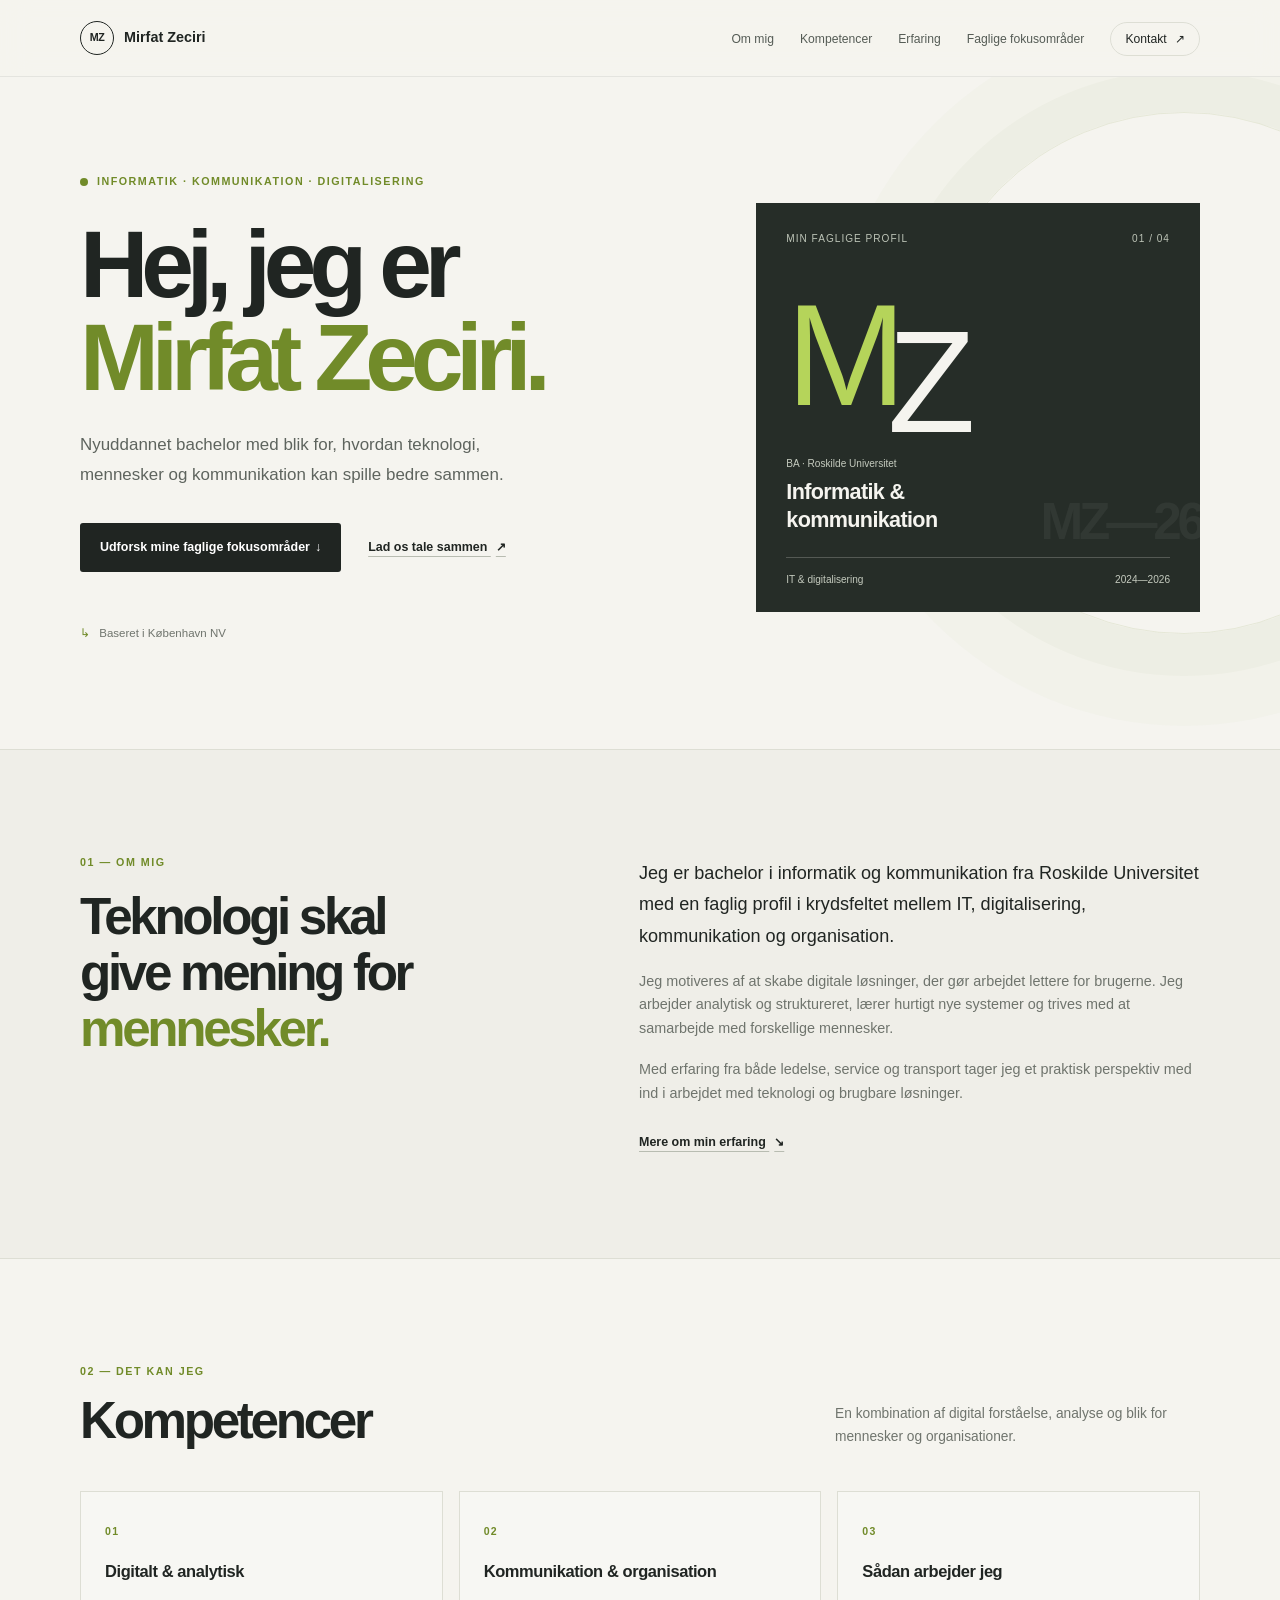
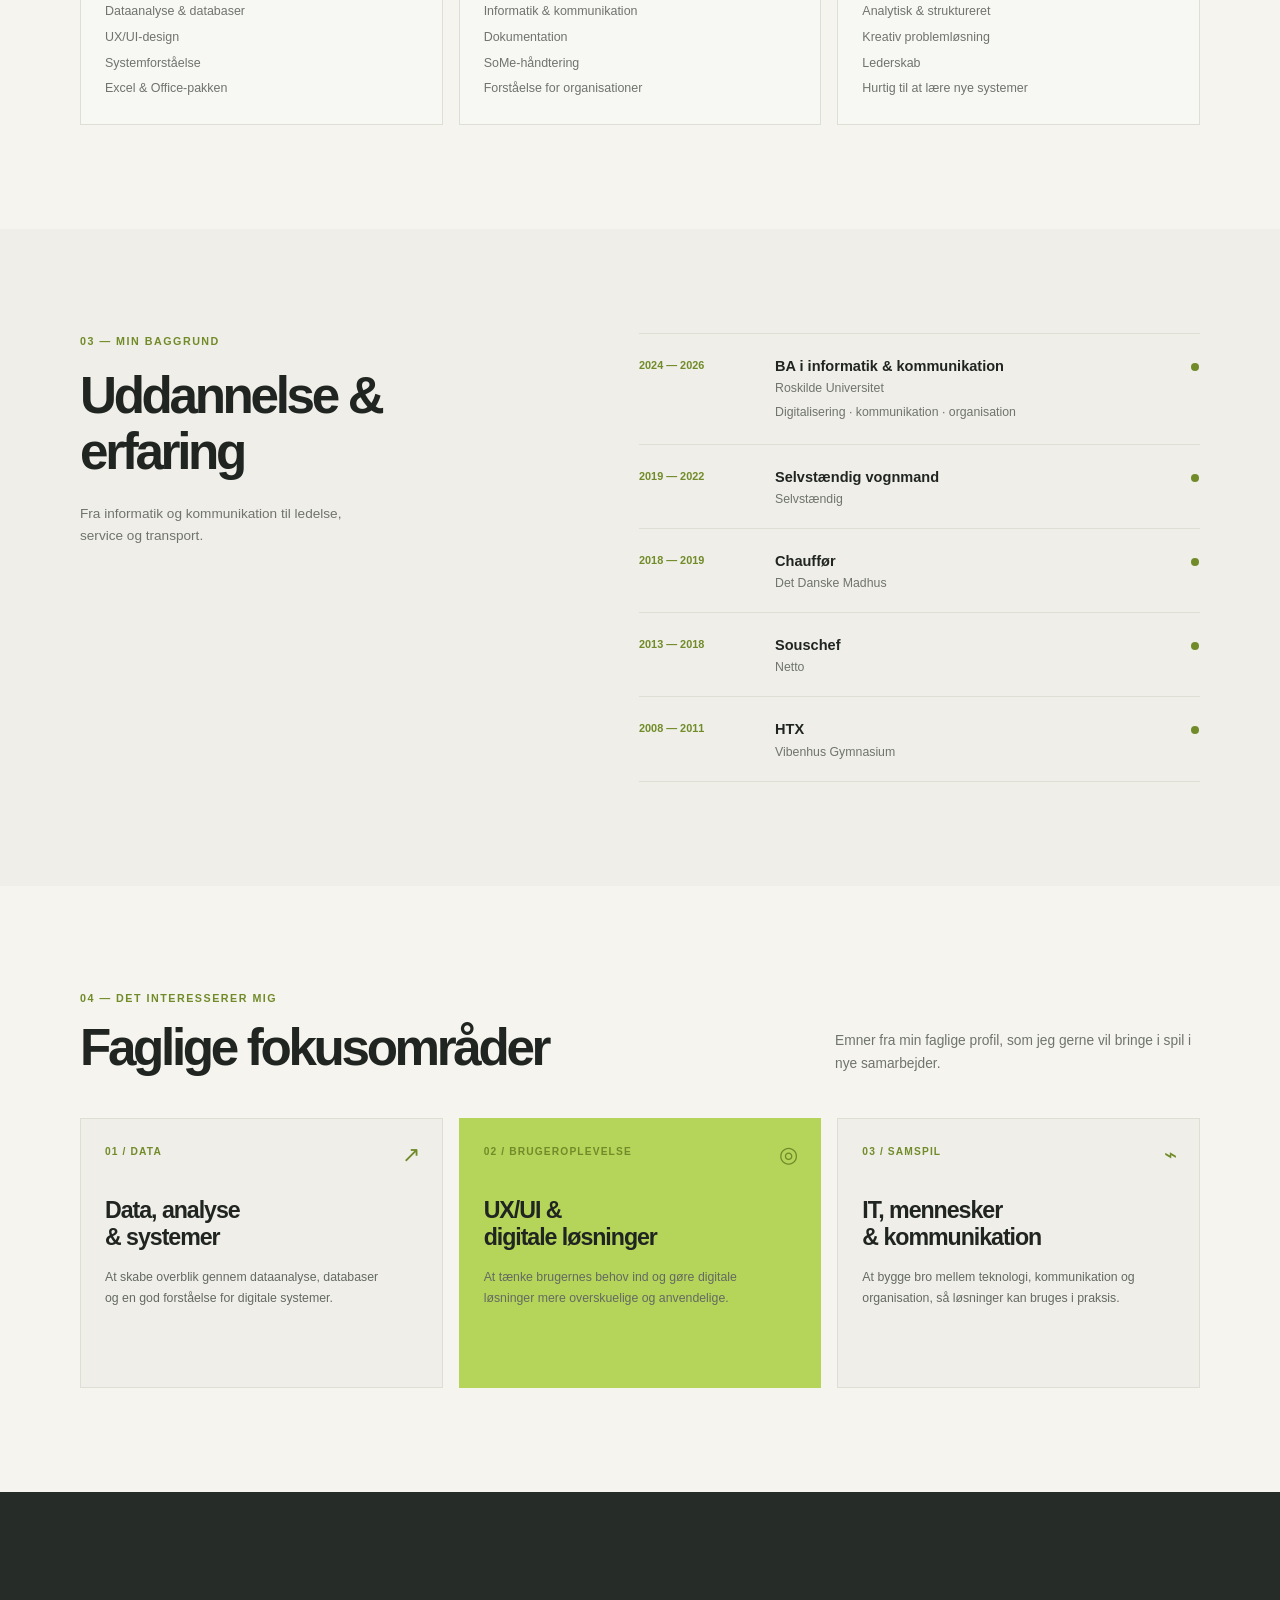
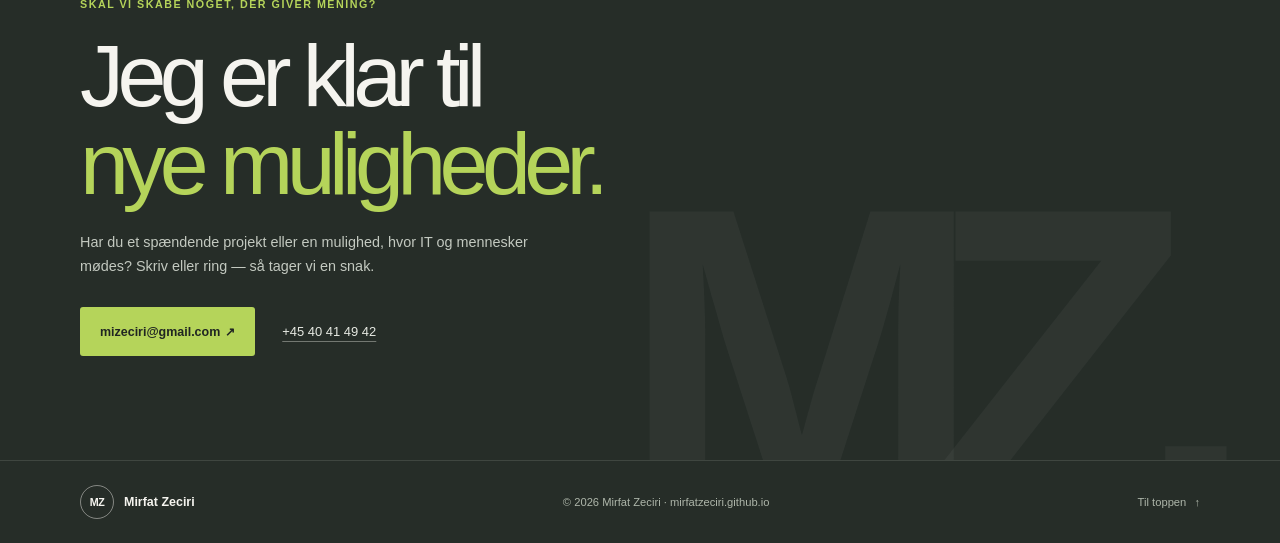
==== index.html @ 9bdbe49d "Add portfolio site files" ====
<!DOCTYPE html>
<html lang="da">
<head>
    <meta charset="UTF-8">
    <meta name="viewport" content="width=device-width, initial-scale=1">
    <meta name="theme-color" content="#f5f4ef">
    <meta name="description" content="Mirfat Zeciri — bachelor i informatik og kommunikation med interesse for IT, digitalisering og brugervenlige løsninger.">
    <link rel="canonical" href="https://mirfatzeciri.github.io/">
    <meta property="og:type" content="website">
    <meta property="og:url" content="https://mirfatzeciri.github.io/">
    <meta property="og:title" content="Mirfat Zeciri — Informatik, kommunikation & digitalisering">
    <meta property="og:description" content="Bachelor i informatik og kommunikation med interesse for IT, digitalisering og brugervenlige løsninger.">
    <title>Mirfat Zeciri — Informatik, kommunikation & digitalisering</title>
    <link rel="stylesheet" href="style.css">
</head>
<body>
    <nav class="site-nav" aria-label="Primær navigation">
        <div class="container nav-inner">
            <a class="brand" href="#hjem" aria-label="Mirfat Zeciri — til toppen">
                <span class="brand-mark" aria-hidden="true">MZ</span>
                <span>Mirfat Zeciri</span>
            </a>
            <ul class="nav-links">
                <li><a href="#om">Om mig</a></li>
                <li><a href="#kompetencer">Kompetencer</a></li>
                <li><a href="#erfaring">Erfaring</a></li>
                <li><a href="#fokus">Faglige fokusområder</a></li>
                <li><a class="nav-contact" href="#kontakt">Kontakt <span aria-hidden="true">↗</span></a></li>
            </ul>
        </div>
    </nav>

    <main>
        <header class="hero" id="hjem">
            <div class="container hero-grid">
                <div class="hero-copy">
                    <p class="eyebrow"><span class="eyebrow-dot" aria-hidden="true"></span> Informatik · kommunikation · digitalisering</p>
                    <h1>Hej, jeg er<br><span>Mirfat Zeciri.</span></h1>
                    <p class="hero-intro">Nyuddannet bachelor med blik for, hvordan teknologi, mennesker og kommunikation kan spille bedre sammen.</p>
                    <div class="hero-actions">
                        <a class="button button-primary" href="#fokus">Udforsk mine faglige fokusområder <span aria-hidden="true">↓</span></a>
                        <a class="text-link" href="#kontakt">Lad os tale sammen <span aria-hidden="true">↗</span></a>
                    </div>
                    <p class="hero-location"><span aria-hidden="true">↳</span> Baseret i København NV</p>
                </div>

                <aside class="profile-card" aria-label="Kort profil">
                    <div class="profile-card-top">
                        <span class="profile-label">MIN FAGLIGE PROFIL</span>
                        <span class="profile-index">01 / 04</span>
                    </div>
                    <div class="profile-monogram" aria-hidden="true">M<span>Z</span></div>
                    <p class="profile-degree">BA · Roskilde Universitet</p>
                    <h2>Informatik &amp;<br>kommunikation</h2>
                    <div class="profile-divider"></div>
                    <div class="profile-bottom">
                        <span>IT &amp; digitalisering</span>
                        <span>2024—2026</span>
                    </div>
                    <span class="profile-decoration" aria-hidden="true">MZ—26</span>
                </aside>
            </div>
        </header>

        <section class="about-section section" id="om">
            <div class="container about-grid">
                <div class="section-heading">
                    <p class="eyebrow">01 — Om mig</p>
                    <h2>Teknologi skal<br>give mening for<br><span>mennesker.</span></h2>
                </div>
                <div class="about-copy">
                    <p class="about-lead">Jeg er bachelor i informatik og kommunikation fra Roskilde Universitet med en faglig profil i krydsfeltet mellem IT, digitalisering, kommunikation og organisation.</p>
                    <p>Jeg motiveres af at skabe digitale løsninger, der gør arbejdet lettere for brugerne. Jeg arbejder analytisk og struktureret, lærer hurtigt nye systemer og trives med at samarbejde med forskellige mennesker.</p>
                    <p>Med erfaring fra både ledelse, service og transport tager jeg et praktisk perspektiv med ind i arbejdet med teknologi og brugbare løsninger.</p>
                    <a class="text-link about-link" href="#erfaring">Mere om min erfaring <span aria-hidden="true">↘</span></a>
                </div>
            </div>
        </section>

        <section class="skills-section section" id="kompetencer">
            <div class="container">
                <div class="section-intro">
                    <div>
                        <p class="eyebrow">02 — Det kan jeg</p>
                        <h2>Kompetencer</h2>
                    </div>
                    <p>En kombination af digital forståelse, analyse og blik for mennesker og organisationer.</p>
                </div>
                <div class="skills-grid">
                    <article class="skill-card">
                        <span class="card-number">01</span>
                        <h3>Digitalt &amp; analytisk</h3>
                        <ul>
                            <li>Dataanalyse &amp; databaser</li>
                            <li>UX/UI-design</li>
                            <li>Systemforståelse</li>
                            <li>Excel &amp; Office-pakken</li>
                        </ul>
                    </article>
                    <article class="skill-card">
                        <span class="card-number">02</span>
                        <h3>Kommunikation &amp; organisation</h3>
                        <ul>
                            <li>Informatik &amp; kommunikation</li>
                            <li>Dokumentation</li>
                            <li>SoMe-håndtering</li>
                            <li>Forståelse for organisationer</li>
                        </ul>
                    </article>
                    <article class="skill-card">
                        <span class="card-number">03</span>
                        <h3>Sådan arbejder jeg</h3>
                        <ul>
                            <li>Analytisk &amp; struktureret</li>
                            <li>Kreativ problemløsning</li>
                            <li>Lederskab</li>
                            <li>Hurtig til at lære nye systemer</li>
                        </ul>
                    </article>
                </div>
            </div>
        </section>

        <section class="experience-section section" id="erfaring">
            <div class="container experience-grid">
                <div class="section-heading">
                    <p class="eyebrow">03 — Min baggrund</p>
                    <h2>Uddannelse &amp;<br>erfaring</h2>
                    <p class="section-note">Fra informatik og kommunikation til ledelse, service og transport.</p>
                </div>
                <div class="timeline">
                    <article class="timeline-item">
                        <span class="timeline-date">2024 — 2026</span>
                        <div>
                            <h3>BA i informatik &amp; kommunikation</h3>
                            <p>Roskilde Universitet</p>
                            <span class="timeline-detail">Digitalisering · kommunikation · organisation</span>
                        </div>
                        <span class="timeline-dot" aria-hidden="true"></span>
                    </article>
                    <article class="timeline-item">
                        <span class="timeline-date">2019 — 2022</span>
                        <div>
                            <h3>Selvstændig vognmand</h3>
                            <p>Selvstændig</p>
                        </div>
                        <span class="timeline-dot" aria-hidden="true"></span>
                    </article>
                    <article class="timeline-item">
                        <span class="timeline-date">2018 — 2019</span>
                        <div>
                            <h3>Chauffør</h3>
                            <p>Det Danske Madhus</p>
                        </div>
                        <span class="timeline-dot" aria-hidden="true"></span>
                    </article>
                    <article class="timeline-item">
                        <span class="timeline-date">2013 — 2018</span>
                        <div>
                            <h3>Souschef</h3>
                            <p>Netto</p>
                        </div>
                        <span class="timeline-dot" aria-hidden="true"></span>
                    </article>
                    <article class="timeline-item">
                        <span class="timeline-date">2008 — 2011</span>
                        <div>
                            <h3>HTX</h3>
                            <p>Vibenhus Gymnasium</p>
                        </div>
                        <span class="timeline-dot" aria-hidden="true"></span>
                    </article>
                </div>
            </div>
        </section>

        <section class="focus-section section" id="fokus">
            <div class="container">
                <div class="section-intro">
                    <div>
                        <p class="eyebrow">04 — Det interesserer mig</p>
                        <h2>Faglige fokusområder</h2>
                    </div>
                    <p>Emner fra min faglige profil, som jeg gerne vil bringe i spil i nye samarbejder.</p>
                </div>
                <div class="focus-grid">
                    <article class="focus-card">
                        <span class="focus-icon" aria-hidden="true">↗</span>
                        <p class="focus-tag">01 / Data</p>
                        <h3>Data, analyse<br>&amp; systemer</h3>
                        <p>At skabe overblik gennem dataanalyse, databaser og en god forståelse for digitale systemer.</p>
                    </article>
                    <article class="focus-card focus-card-accent">
                        <span class="focus-icon" aria-hidden="true">◎</span>
                        <p class="focus-tag">02 / Brugeroplevelse</p>
                        <h3>UX/UI &amp;<br>digitale løsninger</h3>
                        <p>At tænke brugernes behov ind og gøre digitale løsninger mere overskuelige og anvendelige.</p>
                    </article>
                    <article class="focus-card">
                        <span class="focus-icon" aria-hidden="true">⌁</span>
                        <p class="focus-tag">03 / Samspil</p>
                        <h3>IT, mennesker<br>&amp; kommunikation</h3>
                        <p>At bygge bro mellem teknologi, kommunikation og organisation, så løsninger kan bruges i praksis.</p>
                    </article>
                </div>
            </div>
        </section>

        <section class="contact-section section" id="kontakt">
            <div class="container contact-inner">
                <p class="eyebrow">Skal vi skabe noget, der giver mening?</p>
                <h2>Jeg er klar til<br><span>nye muligheder.</span></h2>
                <p class="contact-copy">Har du et spændende projekt eller en mulighed, hvor IT og mennesker mødes? Skriv eller ring — så tager vi en snak.</p>
                <div class="contact-actions">
                    <a class="button button-light" href="mailto:mizeciri@gmail.com">mizeciri@gmail.com <span aria-hidden="true">↗</span></a>
                    <a class="contact-phone" href="tel:+4540414942">+45 40 41 49 42</a>
                </div>
            </div>
            <span class="contact-decoration" aria-hidden="true">MZ.</span>
        </section>
    </main>

    <footer class="site-footer">
        <div class="container footer-inner">
            <a class="brand footer-brand" href="#hjem">
                <span class="brand-mark" aria-hidden="true">MZ</span>
                <span>Mirfat Zeciri</span>
            </a>
            <p>© 2026 Mirfat Zeciri · mirfatzeciri.github.io</p>
            <a class="footer-top" href="#hjem">Til toppen <span aria-hidden="true">↑</span></a>
        </div>
    </footer>
</body>
</html>
---- style.css ----
:root {
    color-scheme: light;
    --paper: #f5f4ef;
    --paper-deep: #ebe9e0;
    --ink: #202522;
    --muted: #6f746d;
    --green: #b5d45a;
    --green-dark: #718b29;
    --line: #ddded4;
    --container: 1120px;
}

* {
    box-sizing: border-box;
    margin: 0;
    padding: 0;
}

html {
    scroll-behavior: smooth;
    scroll-padding-top: 90px;
}

body {
    min-width: 320px;
    background: var(--paper);
    color: var(--ink);
    font-family: Inter, Aptos, "Segoe UI", sans-serif;
    font-size: 16px;
    line-height: 1.65;
    -webkit-font-smoothing: antialiased;
}

a {
    color: inherit;
}

a:focus-visible {
    outline: 3px solid var(--green-dark);
    outline-offset: 4px;
}

.container {
    width: min(var(--container), calc(100% - 64px));
    margin-inline: auto;
}

.site-nav {
    position: sticky;
    z-index: 10;
    top: 0;
    border-bottom: 1px solid rgb(32 37 34 / 8%);
    background: rgb(245 244 239 / 94%);
    backdrop-filter: blur(14px);
}

.nav-inner,
.brand,
.nav-links,
.hero-actions,
.contact-actions,
.footer-inner,
.profile-card-top,
.profile-bottom {
    display: flex;
    align-items: center;
}

.nav-inner {
    min-height: 76px;
    justify-content: space-between;
    gap: 24px;
}

.brand {
    gap: 10px;
    color: var(--ink);
    font-size: 0.9rem;
    font-weight: 650;
    text-decoration: none;
    white-space: nowrap;
}

.brand-mark {
    display: grid;
    width: 34px;
    height: 34px;
    place-items: center;
    border: 1px solid var(--ink);
    border-radius: 50%;
    font-size: 0.67rem;
    letter-spacing: -0.05em;
}

.nav-links {
    flex-wrap: wrap;
    justify-content: flex-end;
    gap: 8px 26px;
    list-style: none;
}

.nav-links a {
    color: #555c55;
    font-size: 0.76rem;
    text-decoration: none;
    transition: color 160ms ease;
}

.nav-links a:hover,
.footer-top:hover {
    color: var(--green-dark);
}

.nav-links .nav-contact {
    padding: 9px 14px;
    border: 1px solid var(--line);
    border-radius: 999px;
    color: var(--ink);
}

.nav-contact span,
.button span,
.text-link span,
.footer-top span {
    margin-left: 5px;
}

.hero {
    position: relative;
    overflow: hidden;
    padding: 96px 0 106px;
}

.hero::before {
    position: absolute;
    z-index: -1;
    top: 35px;
    right: -165px;
    width: 520px;
    height: 520px;
    border: 1px solid rgb(113 139 41 / 12%);
    border-radius: 50%;
    box-shadow: 0 0 0 42px rgb(113 139 41 / 3%), 0 0 0 92px rgb(113 139 41 / 2%);
    content: "";
}

.hero-grid {
    display: grid;
    grid-template-columns: 1.15fr 0.85fr;
    align-items: center;
    gap: 76px;
}

.eyebrow {
    color: var(--green-dark);
    font-size: 0.67rem;
    font-weight: 750;
    letter-spacing: 0.14em;
    line-height: 1.6;
    text-transform: uppercase;
}

.hero .eyebrow {
    display: flex;
    align-items: center;
    gap: 9px;
}

.eyebrow-dot {
    width: 8px;
    height: 8px;
    border-radius: 50%;
    background: var(--green-dark);
}

.hero h1 {
    margin-top: 28px;
    font-size: clamp(3.6rem, 7.4vw, 6.2rem);
    font-weight: 550;
    letter-spacing: -0.075em;
    line-height: 0.98;
}

.hero h1 span,
.section-heading h2 span,
.contact-inner h2 span {
    color: var(--green-dark);
}

.hero-intro {
    max-width: 465px;
    margin-top: 26px;
    color: #5e645e;
    font-size: 1.06rem;
    line-height: 1.8;
}

.hero-actions {
    flex-wrap: wrap;
    gap: 20px 27px;
    margin-top: 32px;
}

.button {
    display: inline-flex;
    align-items: center;
    justify-content: center;
    min-height: 49px;
    padding: 0 20px;
    border-radius: 3px;
    font-size: 0.78rem;
    font-weight: 650;
    text-decoration: none;
    transition: transform 160ms ease, background 160ms ease;
}

.button:hover {
    transform: translateY(-2px);
}

.button-primary {
    background: var(--ink);
    color: white;
}

.button-primary:hover {
    background: #374239;
}

.text-link {
    color: var(--ink);
    font-size: 0.78rem;
    font-weight: 650;
    text-decoration-color: #b8bcb1;
    text-underline-offset: 5px;
}

.hero-location {
    margin-top: 52px;
    color: var(--muted);
    font-size: 0.72rem;
}

.hero-location span {
    margin-right: 6px;
    color: var(--green-dark);
}

.profile-card {
    position: relative;
    overflow: hidden;
    min-height: 378px;
    padding: 28px 30px 24px;
    background: #262d28;
    color: var(--paper);
}

.profile-card-top,
.profile-bottom {
    justify-content: space-between;
    gap: 12px;
}

.profile-label,
.profile-index,
.profile-degree,
.profile-bottom {
    font-size: 0.63rem;
}

.profile-label,
.profile-index {
    color: #bdc4b7;
    letter-spacing: 0.1em;
}

.profile-monogram {
    position: relative;
    margin-top: 36px;
    color: var(--green);
    font-size: clamp(6rem, 12vw, 9rem);
    font-weight: 450;
    letter-spacing: -0.13em;
    line-height: 1;
}

.profile-monogram span {
    position: relative;
    top: 27px;
    color: var(--paper);
}

.profile-degree {
    margin-top: 28px;
    color: #c5cbbf;
}

.profile-card h2 {
    margin-top: 5px;
    font-size: 1.35rem;
    font-weight: 550;
    letter-spacing: -0.03em;
    line-height: 1.3;
}

.profile-divider {
    height: 1px;
    margin: 23px 0 14px;
    background: rgb(245 244 239 / 22%);
}

.profile-bottom {
    color: #c5cbbf;
}

.profile-decoration {
    position: absolute;
    right: -2px;
    bottom: 48px;
    color: rgb(245 244 239 / 6%);
    font-size: 3.2rem;
    font-weight: 750;
    letter-spacing: -0.08em;
}

.section {
    padding-block: 104px;
}

.about-section {
    border-block: 1px solid var(--line);
    background: #efeee8;
}

.about-grid,
.experience-grid {
    display: grid;
    grid-template-columns: 0.9fr 1.1fr;
    gap: 100px;
}

.section-heading h2,
.section-intro h2 {
    margin-top: 18px;
    font-size: clamp(2.2rem, 4vw, 3.25rem);
    font-weight: 550;
    letter-spacing: -0.065em;
    line-height: 1.09;
}

.about-copy {
    max-width: 575px;
    padding-top: 4px;
}

.about-copy p {
    margin-bottom: 17px;
    color: var(--muted);
    font-size: 0.9rem;
}

.about-copy .about-lead {
    color: var(--ink);
    font-size: 1.13rem;
    line-height: 1.75;
}

.about-link {
    display: inline-block;
    margin-top: 9px;
}

.section-intro {
    display: flex;
    align-items: flex-end;
    justify-content: space-between;
    gap: 30px;
    margin-bottom: 42px;
}

.section-intro > p {
    max-width: 365px;
    color: var(--muted);
    font-size: 0.86rem;
}

.section-intro h2 {
    margin-top: 13px;
}

.skills-section {
    background: var(--paper);
}

.skills-grid,
.focus-grid {
    display: grid;
    grid-template-columns: repeat(3, minmax(0, 1fr));
    gap: 16px;
}

.skill-card {
    min-height: 232px;
    padding: 25px 24px;
    border: 1px solid var(--line);
    background: rgb(255 255 255 / 22%);
}

.card-number {
    color: var(--green-dark);
    font-size: 0.66rem;
    font-weight: 700;
    letter-spacing: 0.12em;
}

.skill-card h3 {
    margin-top: 15px;
    font-size: 1.03rem;
    font-weight: 650;
    letter-spacing: -0.025em;
}

.skill-card ul {
    display: grid;
    gap: 5px;
    margin-top: 16px;
    color: var(--muted);
    font-size: 0.78rem;
    list-style: none;
}

.experience-section {
    background: #efeee8;
}

.section-note {
    max-width: 270px;
    margin-top: 23px;
    color: var(--muted);
    font-size: 0.85rem;
}

.timeline {
    border-top: 1px solid var(--line);
}

.timeline-item {
    position: relative;
    display: grid;
    grid-template-columns: 116px 1fr 9px;
    align-items: start;
    gap: 20px;
    padding: 20px 0 19px;
    border-bottom: 1px solid var(--line);
}

.timeline-date {
    padding-top: 3px;
    color: var(--green-dark);
    font-size: 0.68rem;
    font-weight: 700;
    white-space: nowrap;
}

.timeline-item h3 {
    font-size: 0.91rem;
    font-weight: 650;
}

.timeline-item p,
.timeline-detail {
    color: var(--muted);
    font-size: 0.77rem;
}

.timeline-detail {
    display: inline-block;
    margin-top: 4px;
}

.timeline-dot {
    width: 8px;
    height: 8px;
    margin-top: 9px;
    border-radius: 50%;
    background: var(--green-dark);
}

.focus-section {
    background: var(--paper);
}

.focus-card {
    position: relative;
    min-height: 270px;
    padding: 25px 24px;
    border: 1px solid var(--line);
    background: #efeee8;
}

.focus-card-accent {
    background: var(--green);
    border-color: var(--green);
}

.focus-icon {
    position: absolute;
    top: 18px;
    right: 22px;
    color: var(--green-dark);
    font-size: 1.35rem;
}

.focus-tag {
    color: var(--green-dark);
    font-size: 0.64rem;
    font-weight: 700;
    letter-spacing: 0.11em;
    text-transform: uppercase;
}

.focus-card h3 {
    margin-top: 36px;
    font-size: 1.45rem;
    font-weight: 600;
    letter-spacing: -0.045em;
    line-height: 1.2;
}

.focus-card > p:last-child {
    max-width: 290px;
    margin-top: 15px;
    color: #646a61;
    font-size: 0.77rem;
    line-height: 1.7;
}

.contact-section {
    position: relative;
    overflow: hidden;
    background: #262d28;
    color: var(--paper);
}

.contact-inner {
    position: relative;
    z-index: 1;
}

.contact-inner .eyebrow {
    color: var(--green);
}

.contact-inner h2 {
    margin-top: 19px;
    font-size: clamp(3.1rem, 7vw, 5.5rem);
    font-weight: 500;
    letter-spacing: -0.075em;
    line-height: 1;
}

.contact-inner h2 span {
    color: var(--green);
}

.contact-copy {
    max-width: 455px;
    margin-top: 23px;
    color: #c3c9c0;
    font-size: 0.9rem;
}

.contact-actions {
    flex-wrap: wrap;
    gap: 20px 27px;
    margin-top: 29px;
}

.button-light {
    background: var(--green);
    color: var(--ink);
}

.button-light:hover {
    background: #c4df73;
}

.contact-phone {
    color: #e6e9e2;
    font-size: 0.81rem;
    text-decoration-color: rgb(230 233 226 / 40%);
    text-underline-offset: 5px;
}

.contact-decoration {
    position: absolute;
    right: max(20px, calc((100vw - var(--container)) / 2));
    bottom: -118px;
    color: rgb(245 244 239 / 4%);
    font-size: clamp(14rem, 34vw, 31rem);
    font-weight: 750;
    letter-spacing: -0.13em;
    line-height: 1;
    pointer-events: none;
}

.site-footer {
    border-top: 1px solid rgb(245 244 239 / 12%);
    background: #262d28;
    color: var(--paper);
}

.footer-inner {
    min-height: 82px;
    justify-content: space-between;
    gap: 20px;
}

.footer-brand {
    color: var(--paper);
    font-size: 0.78rem;
}

.footer-brand .brand-mark {
    border-color: rgb(245 244 239 / 45%);
}

.footer-inner p,
.footer-top {
    color: #aeb6aa;
    font-size: 0.7rem;
}

.footer-top {
    text-decoration: none;
}

@media (prefers-reduced-motion: reduce) {
    *,
    *::before,
    *::after {
        scroll-behavior: auto !important;
        transition-duration: 0.01ms !important;
    }
}

@media (max-width: 800px) {
    .container {
        width: min(var(--container), calc(100% - 44px));
    }

    .nav-inner {
        align-items: flex-start;
        flex-direction: column;
        gap: 8px;
        padding-block: 12px;
    }

    .nav-links {
        justify-content: flex-start;
        gap: 8px 18px;
    }

    .nav-links a {
        font-size: 0.71rem;
    }

    .hero {
        padding-block: 70px 78px;
    }

    .hero-grid {
        grid-template-columns: 1fr 0.82fr;
        gap: 34px;
    }

    .hero h1 {
        font-size: clamp(3.4rem, 9vw, 5.2rem);
    }

    .profile-card {
        min-height: 345px;
        padding: 22px;
    }

    .profile-monogram {
        margin-top: 46px;
    }

    .about-grid,
    .experience-grid {
        grid-template-columns: 0.8fr 1.2fr;
        gap: 44px;
    }

    .section {
        padding-block: 78px;
    }

    .skills-grid,
    .focus-grid {
        gap: 11px;
    }

    .skill-card,
    .focus-card {
        padding-inline: 18px;
    }
}

@media (max-width: 600px) {
    .container {
        width: calc(100% - 40px);
    }

    .hero {
        padding-block: 57px 64px;
    }

    .hero-grid {
        grid-template-columns: 1fr;
        gap: 43px;
    }

    .hero h1 {
        font-size: clamp(3.55rem, 15vw, 5.2rem);
    }

    .hero-intro {
        font-size: 0.96rem;
    }

    .hero-location {
        margin-top: 28px;
    }

    .profile-card {
        min-height: 332px;
    }

    .profile-monogram {
        margin-top: 26px;
        font-size: 7rem;
    }

    .section {
        padding-block: 66px;
    }

    .about-grid,
    .experience-grid {
        grid-template-columns: 1fr;
        gap: 27px;
    }

    .section-heading h2,
    .section-intro h2 {
        font-size: 2.55rem;
    }

    .about-copy .about-lead {
        font-size: 1.03rem;
    }

    .section-intro {
        align-items: flex-start;
        flex-direction: column;
        gap: 13px;
        margin-bottom: 27px;
    }

    .skills-grid,
    .focus-grid {
        grid-template-columns: 1fr;
    }

    .skill-card {
        min-height: auto;
        padding: 22px;
    }

    .timeline-item {
        grid-template-columns: 91px 1fr 8px;
        gap: 12px;
    }

    .timeline-date {
        font-size: 0.63rem;
    }

    .timeline-item h3 {
        font-size: 0.84rem;
    }

    .focus-card {
        min-height: 240px;
    }

    .contact-inner h2 {
        font-size: clamp(3rem, 13vw, 4.5rem);
    }

    .footer-inner {
        min-height: 90px;
        flex-wrap: wrap;
        justify-content: space-between;
        gap: 12px;
        padding-block: 16px;
    }

    .footer-inner p {
        order: 1;
        width: 100%;
    }
}

@media (max-width: 390px) {
    .nav-links {
        gap: 7px 12px;
    }

    .nav-links a {
        font-size: 0.66rem;
    }

    .hero-actions {
        align-items: flex-start;
        flex-direction: column;
    }
}
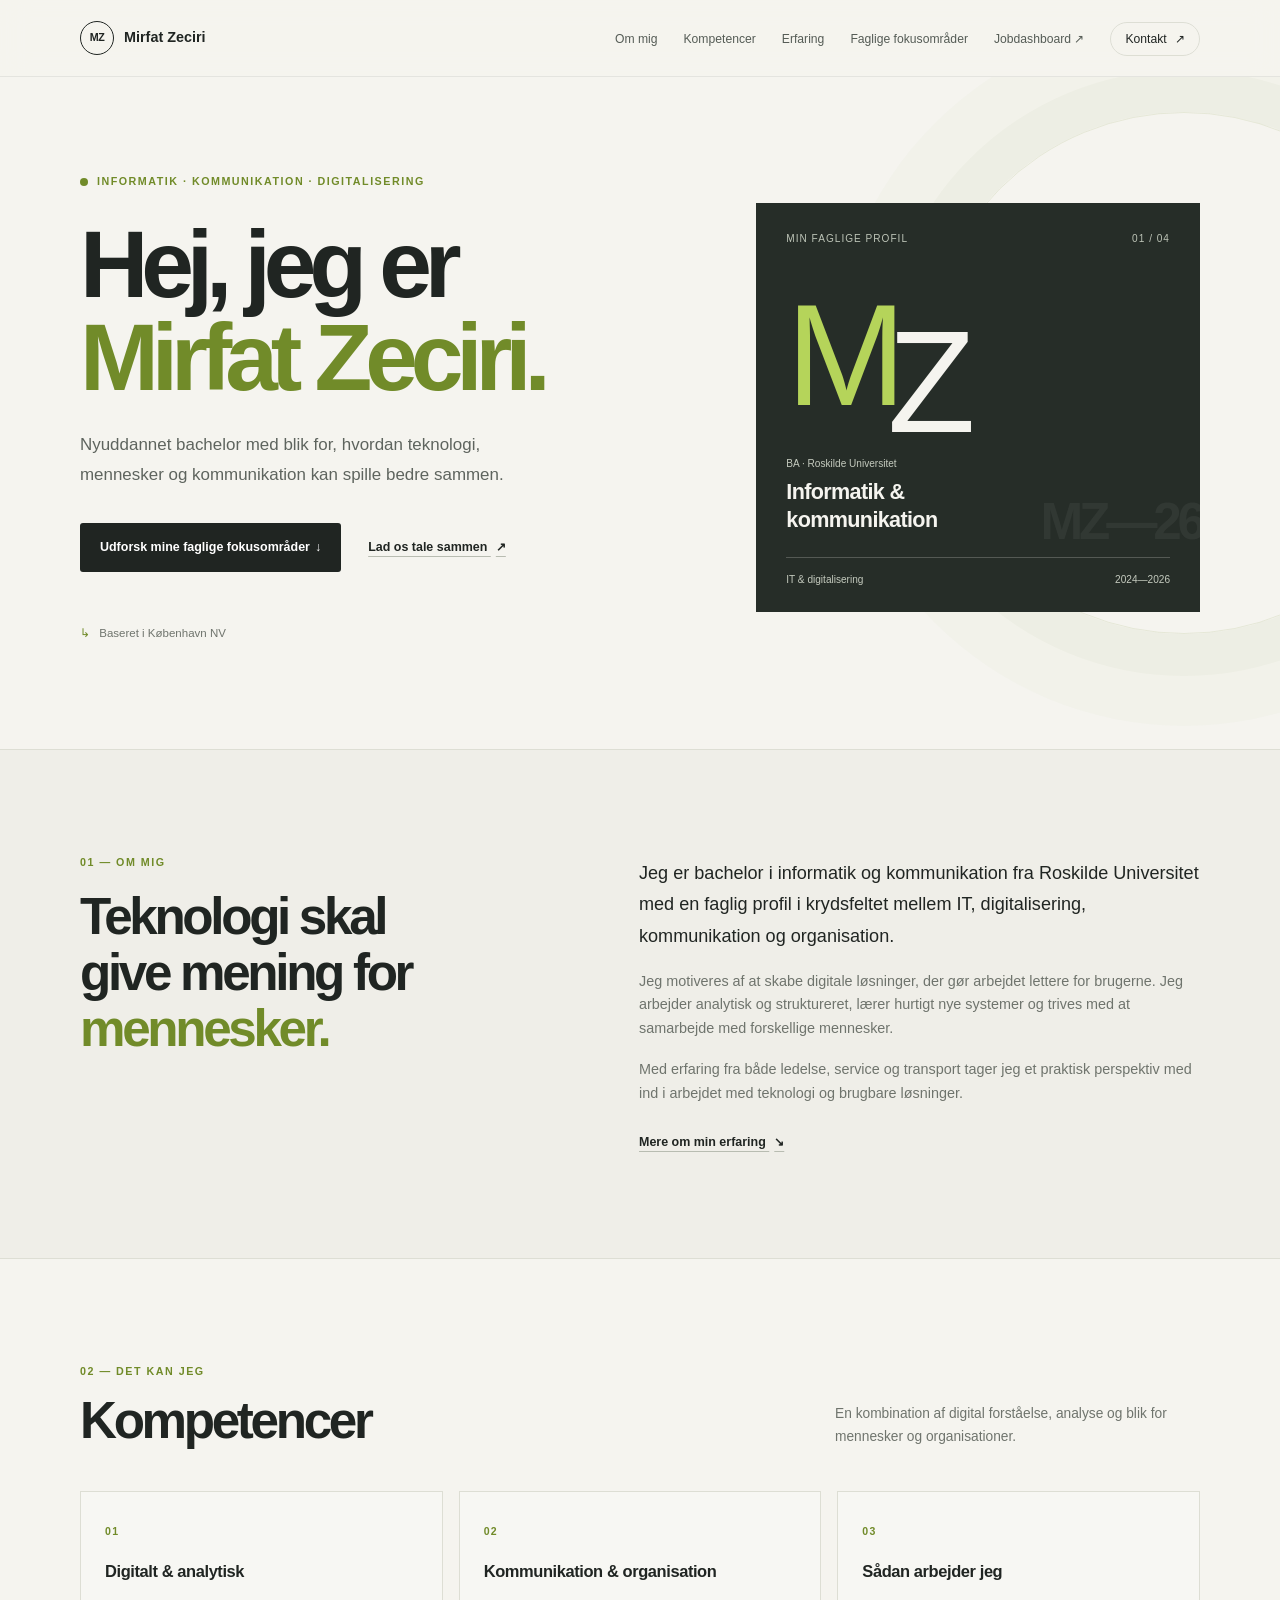
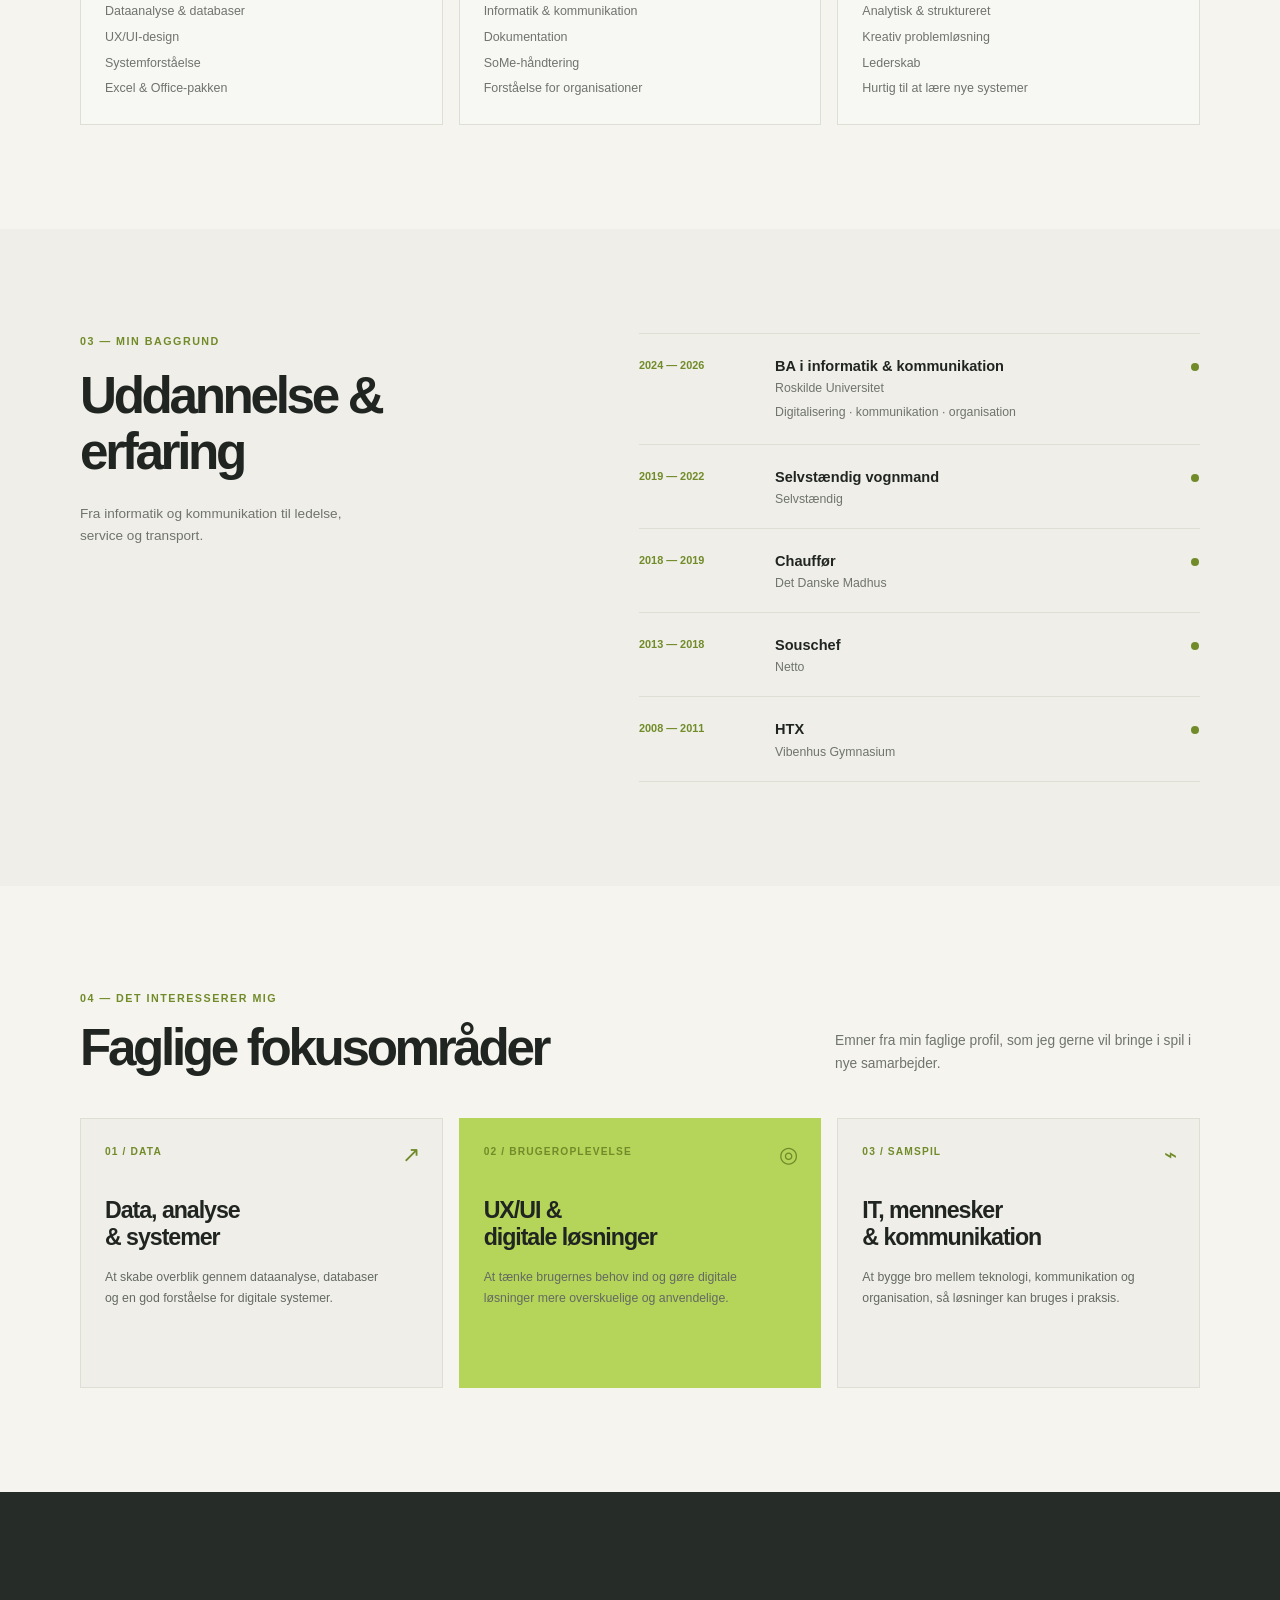
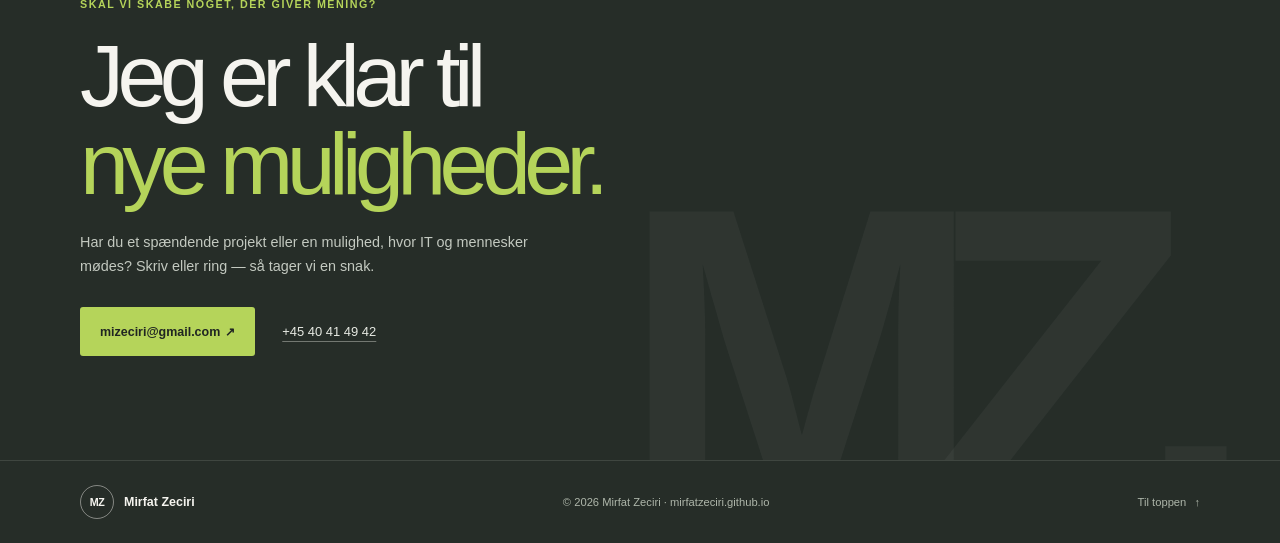
==== commit 403e2bb3: "Add private job dashboard" ====
--- a/index.html
+++ b/index.html
@@ -25,6 +25,7 @@
                 <li><a href="#kompetencer">Kompetencer</a></li>
                 <li><a href="#erfaring">Erfaring</a></li>
                 <li><a href="#fokus">Faglige fokusområder</a></li>
+                <li><a href="jobs.html">Jobdashboard <span aria-hidden="true">↗</span></a></li>
                 <li><a class="nav-contact" href="#kontakt">Kontakt <span aria-hidden="true">↗</span></a></li>
             </ul>
         </div>
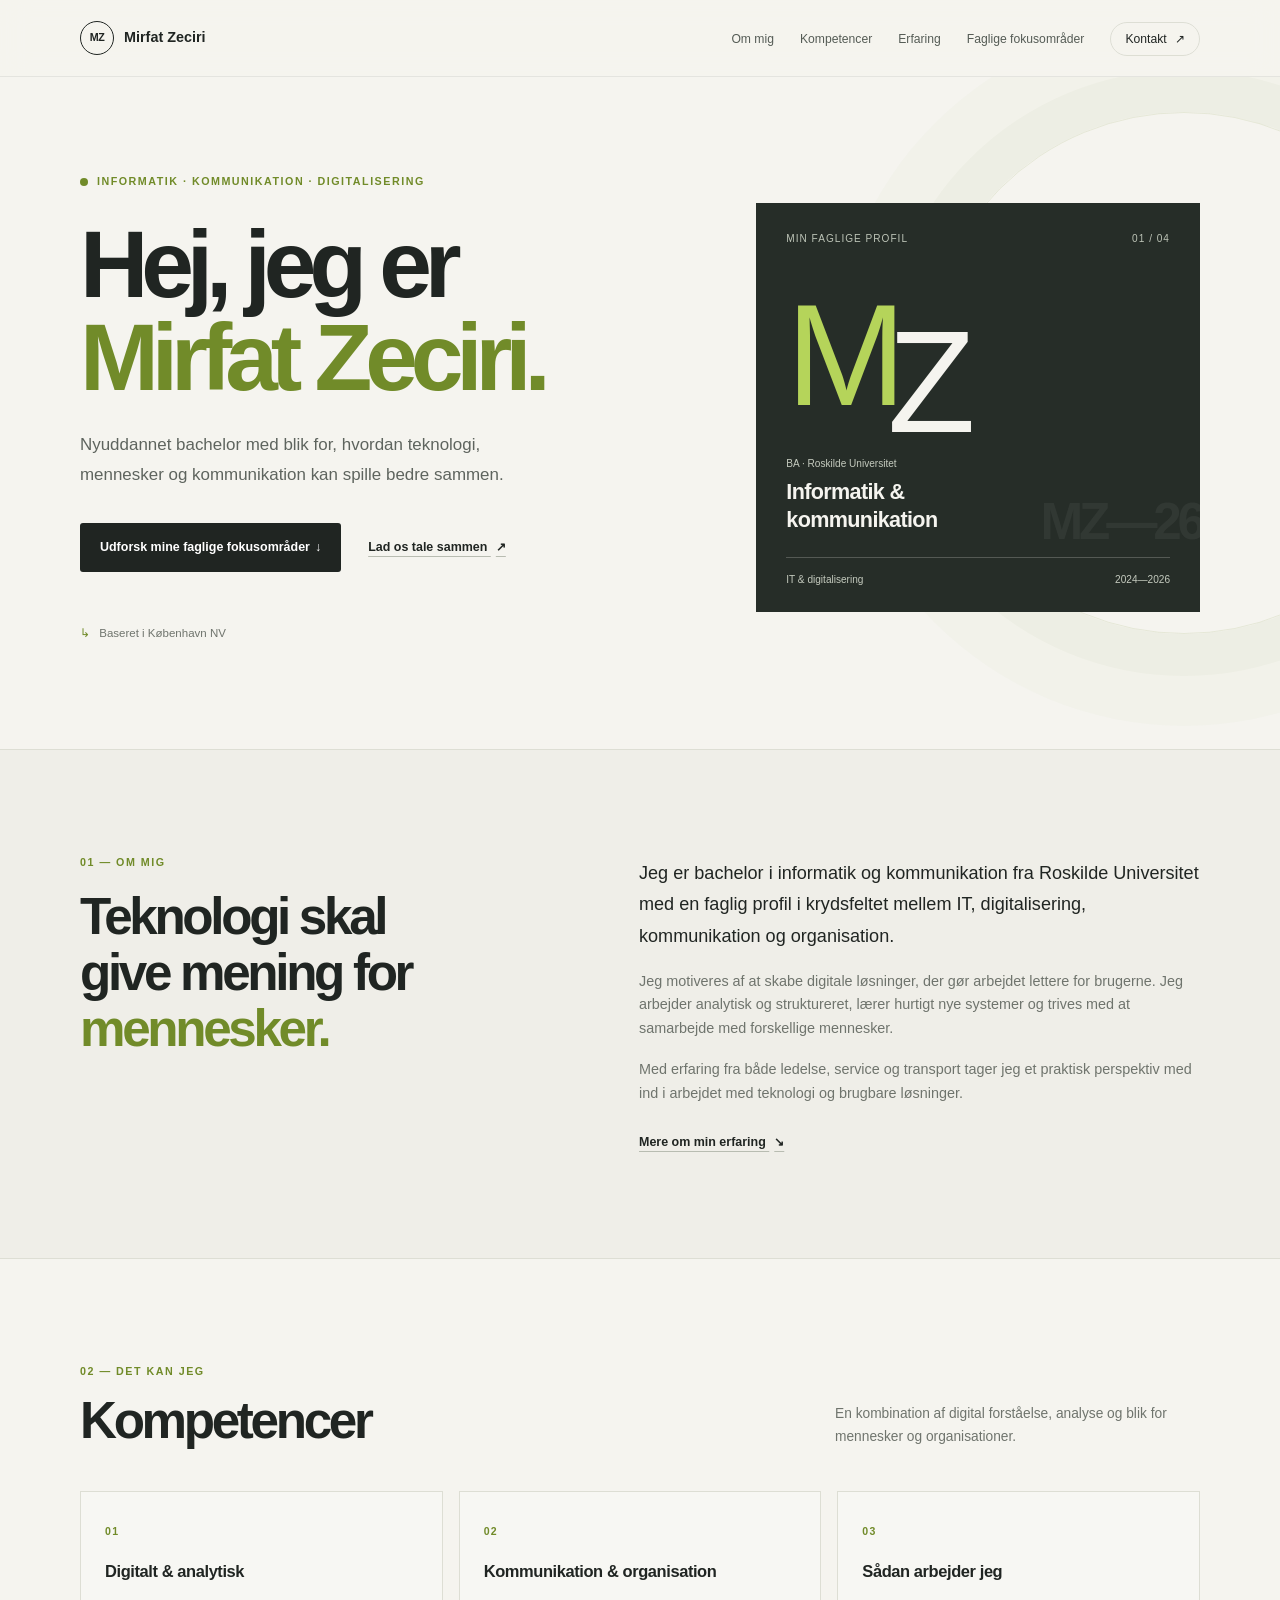
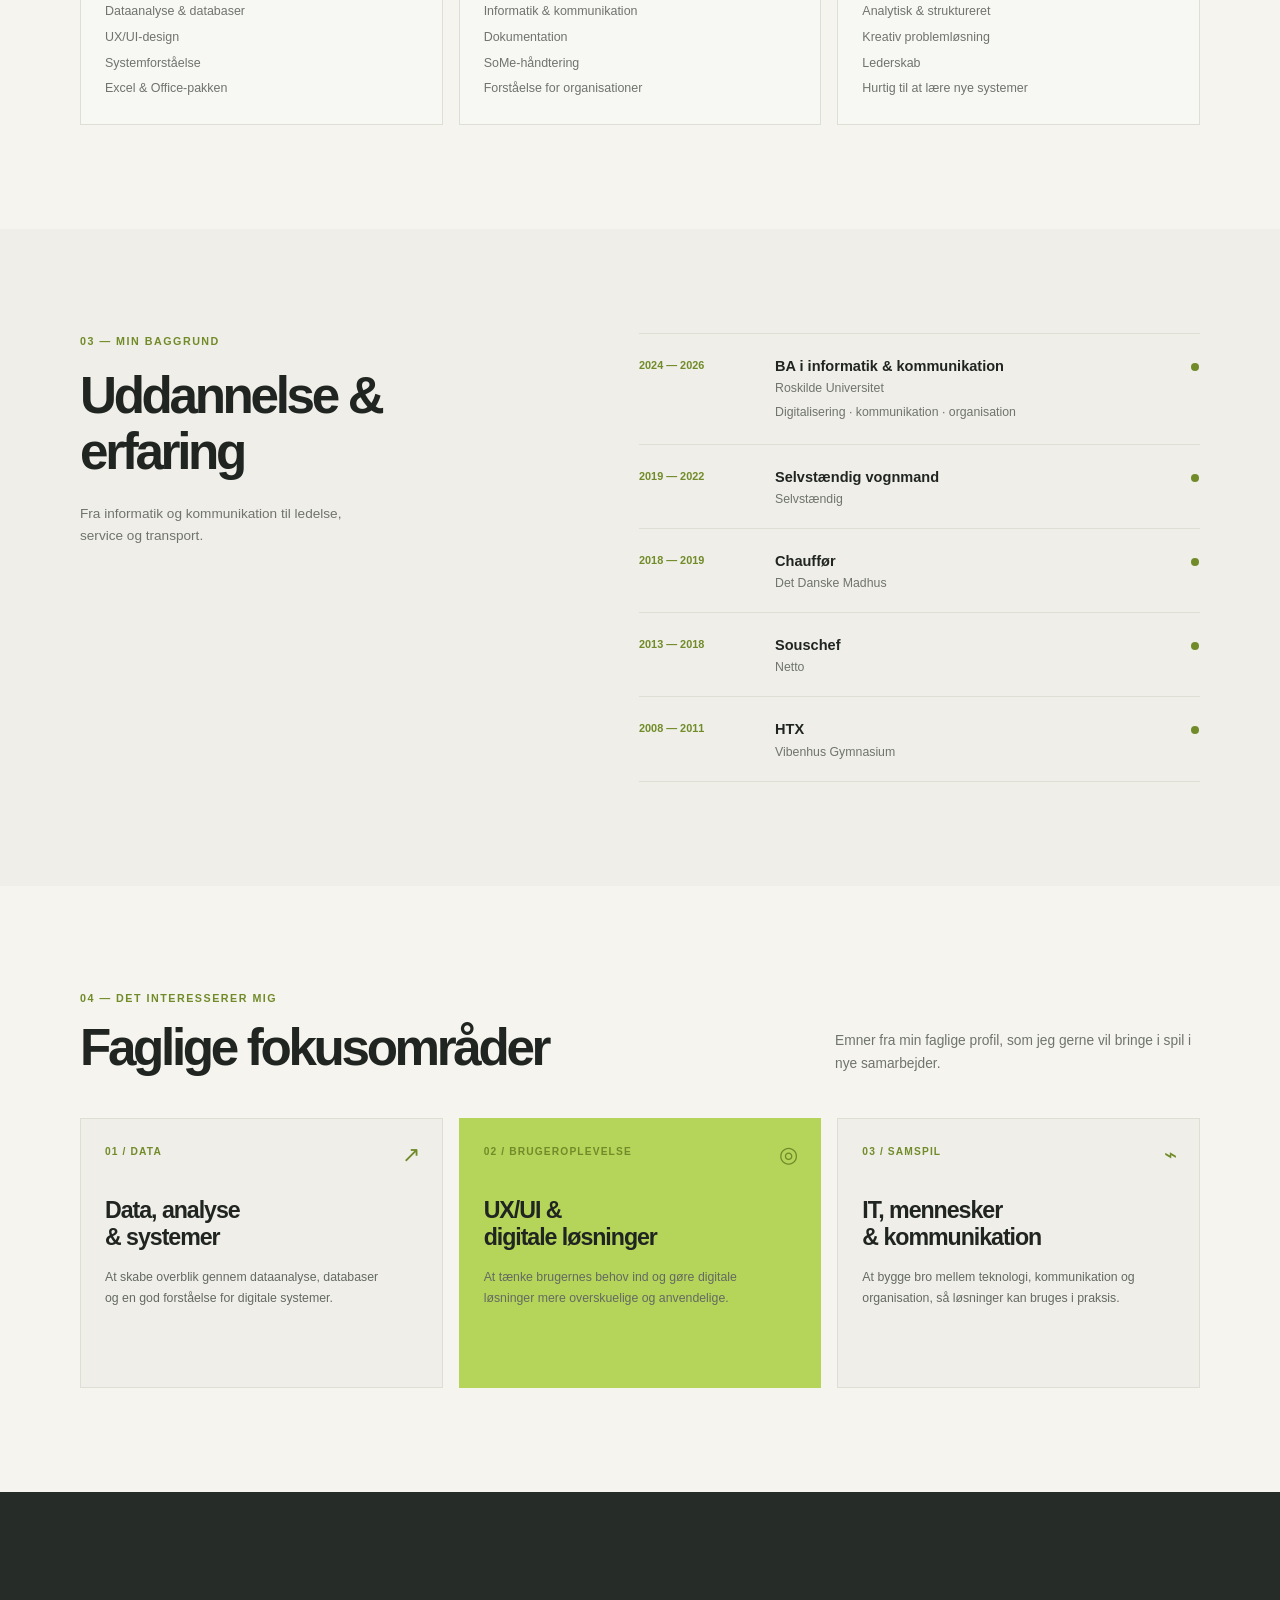
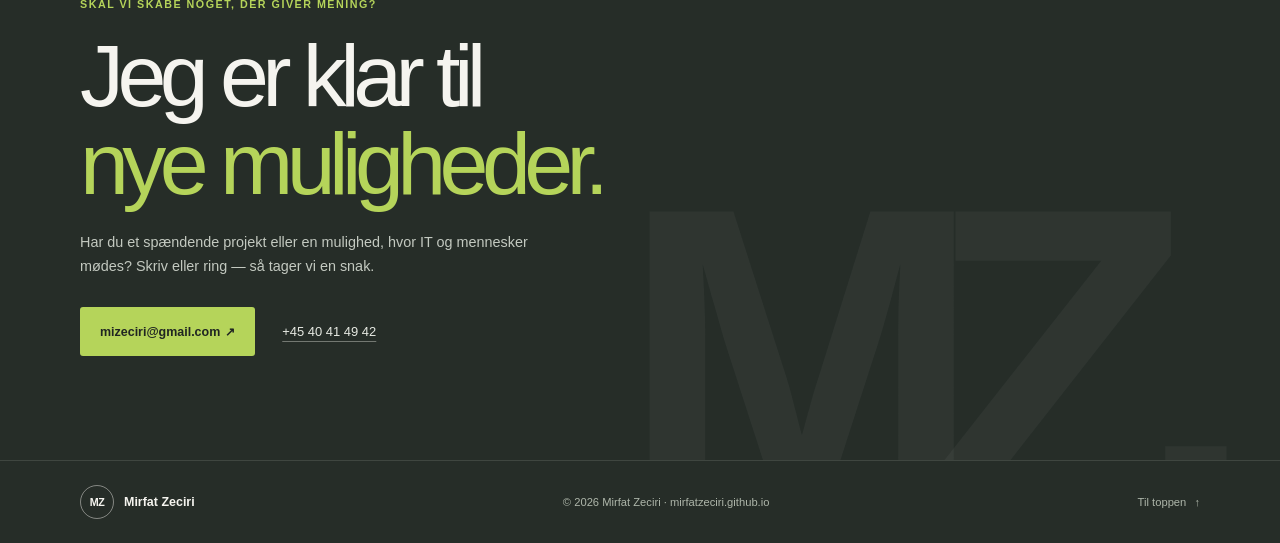
==== commit 376497e9: "Remove job dashboard link from portfolio Removed only the Jobdashboard navigation item.  Co-author" ====
--- a/index.html
+++ b/index.html
@@ -25,7 +25,7 @@
                 <li><a href="#kompetencer">Kompetencer</a></li>
                 <li><a href="#erfaring">Erfaring</a></li>
                 <li><a href="#fokus">Faglige fokusområder</a></li>
-                <li><a href="jobs.html">Jobdashboard <span aria-hidden="true">↗</span></a></li>
+
                 <li><a class="nav-contact" href="#kontakt">Kontakt <span aria-hidden="true">↗</span></a></li>
             </ul>
         </div>
